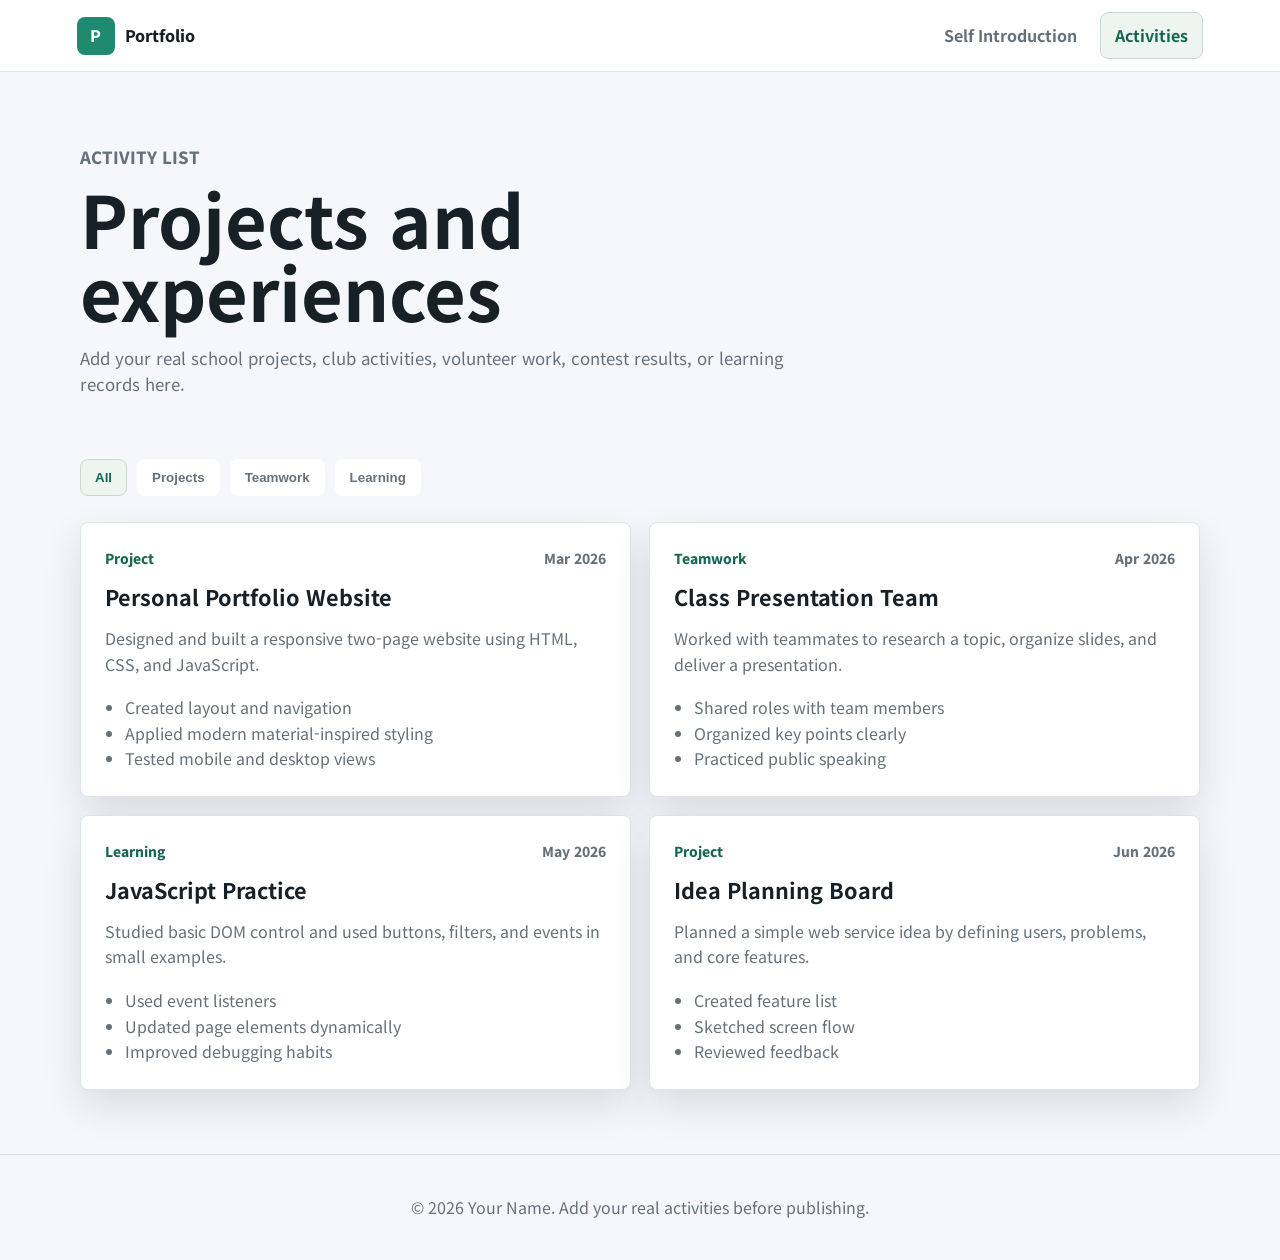
==== activities.html @ 09d5b65e "Add portfolio website" ====
<!DOCTYPE html>
<html lang="ko">
<head>
  <meta charset="UTF-8">
  <meta name="viewport" content="width=device-width, initial-scale=1.0">
  <title>Portfolio | Activities</title>
  <link rel="preconnect" href="https://fonts.googleapis.com">
  <link rel="preconnect" href="https://fonts.gstatic.com" crossorigin>
  <link href="https://fonts.googleapis.com/css2?family=Noto+Sans+KR:wght@400;500;700;800&display=swap" rel="stylesheet">
  <link rel="stylesheet" href="style.css">
</head>
<body>
  <header class="site-header">
    <a class="brand" href="index.html" aria-label="Portfolio home">
      <span class="brand-mark">P</span>
      <span>Portfolio</span>
    </a>
    <button class="nav-toggle" type="button" aria-label="Open navigation" aria-expanded="false">
      <span></span>
      <span></span>
      <span></span>
    </button>
    <nav class="site-nav" aria-label="Primary navigation">
      <a href="index.html">Self Introduction</a>
      <a class="active" href="activities.html">Activities</a>
    </nav>
  </header>

  <main>
    <section class="page-title">
      <p class="eyebrow">Activity List</p>
      <h1>Projects and experiences</h1>
      <p>
        Add your real school projects, club activities, volunteer work, contest results,
        or learning records here.
      </p>
    </section>

    <section class="activity-toolbar" aria-label="Activity filters">
      <button class="filter-button active" type="button" data-filter="all">All</button>
      <button class="filter-button" type="button" data-filter="project">Projects</button>
      <button class="filter-button" type="button" data-filter="team">Teamwork</button>
      <button class="filter-button" type="button" data-filter="learning">Learning</button>
    </section>

    <section class="activity-grid" aria-live="polite">
      <article class="activity-card" data-category="project">
        <div class="activity-meta">
          <span>Project</span>
          <time datetime="2026-03">Mar 2026</time>
        </div>
        <h2>Personal Portfolio Website</h2>
        <p>Designed and built a responsive two-page website using HTML, CSS, and JavaScript.</p>
        <ul>
          <li>Created layout and navigation</li>
          <li>Applied modern material-inspired styling</li>
          <li>Tested mobile and desktop views</li>
        </ul>
      </article>

      <article class="activity-card" data-category="team">
        <div class="activity-meta">
          <span>Teamwork</span>
          <time datetime="2026-04">Apr 2026</time>
        </div>
        <h2>Class Presentation Team</h2>
        <p>Worked with teammates to research a topic, organize slides, and deliver a presentation.</p>
        <ul>
          <li>Shared roles with team members</li>
          <li>Organized key points clearly</li>
          <li>Practiced public speaking</li>
        </ul>
      </article>

      <article class="activity-card" data-category="learning">
        <div class="activity-meta">
          <span>Learning</span>
          <time datetime="2026-05">May 2026</time>
        </div>
        <h2>JavaScript Practice</h2>
        <p>Studied basic DOM control and used buttons, filters, and events in small examples.</p>
        <ul>
          <li>Used event listeners</li>
          <li>Updated page elements dynamically</li>
          <li>Improved debugging habits</li>
        </ul>
      </article>

      <article class="activity-card" data-category="project">
        <div class="activity-meta">
          <span>Project</span>
          <time datetime="2026-06">Jun 2026</time>
        </div>
        <h2>Idea Planning Board</h2>
        <p>Planned a simple web service idea by defining users, problems, and core features.</p>
        <ul>
          <li>Created feature list</li>
          <li>Sketched screen flow</li>
          <li>Reviewed feedback</li>
        </ul>
      </article>
    </section>
  </main>

  <footer class="site-footer">
    <p>© 2026 Your Name. Add your real activities before publishing.</p>
  </footer>

  <script src="script.js"></script>
</body>
</html>
---- style.css ----
:root {
  --bg: #f6f7fb;
  --surface: #ffffff;
  --surface-strong: #eef5f1;
  --text: #172026;
  --muted: #65717a;
  --primary: #1f8a70;
  --primary-dark: #146651;
  --accent: #f5a524;
  --line: #dde4ea;
  --shadow: 0 16px 38px rgba(23, 32, 38, 0.12);
  --radius: 8px;
}

* {
  box-sizing: border-box;
}

body {
  margin: 0;
  font-family: "Noto Sans KR", Arial, sans-serif;
  background: var(--bg);
  color: var(--text);
  line-height: 1.6;
}

a {
  color: inherit;
  text-decoration: none;
}

.site-header {
  position: sticky;
  top: 0;
  z-index: 10;
  display: flex;
  align-items: center;
  justify-content: space-between;
  min-height: 72px;
  padding: 0 6vw;
  background: rgba(255, 255, 255, 0.92);
  border-bottom: 1px solid var(--line);
  backdrop-filter: blur(16px);
}

.brand,
.site-nav,
.hero-actions,
.activity-toolbar {
  display: flex;
  align-items: center;
}

.brand {
  gap: 10px;
  font-weight: 800;
  letter-spacing: 0;
}

.brand-mark {
  display: grid;
  place-items: center;
  width: 38px;
  height: 38px;
  border-radius: var(--radius);
  background: var(--primary);
  color: white;
}

.site-nav {
  gap: 8px;
}

.site-nav a,
.filter-button {
  border: 1px solid transparent;
  border-radius: var(--radius);
  padding: 10px 14px;
  color: var(--muted);
  font-weight: 700;
}

.site-nav a:hover,
.site-nav a.active,
.filter-button:hover,
.filter-button.active {
  background: var(--surface-strong);
  border-color: #c8dbd2;
  color: var(--primary-dark);
}

.nav-toggle {
  display: none;
  width: 42px;
  height: 42px;
  border: 1px solid var(--line);
  border-radius: var(--radius);
  background: var(--surface);
  cursor: pointer;
}

.nav-toggle span {
  display: block;
  width: 18px;
  height: 2px;
  margin: 4px auto;
  background: var(--text);
}

main {
  width: min(1120px, 88vw);
  margin: 0 auto;
}

.hero {
  display: grid;
  grid-template-columns: minmax(0, 1.35fr) minmax(280px, 0.65fr);
  gap: 32px;
  align-items: center;
  min-height: calc(100vh - 72px);
  padding: 56px 0;
}

.eyebrow {
  margin: 0 0 10px;
  color: var(--primary-dark);
  font-size: 0.82rem;
  font-weight: 800;
  text-transform: uppercase;
}

h1,
h2,
h3,
p {
  overflow-wrap: anywhere;
}

h1 {
  max-width: 820px;
  margin: 0;
  font-size: clamp(2.2rem, 8vw, 5.35rem);
  line-height: 1.02;
  letter-spacing: 0;
}

h2 {
  margin: 0;
  font-size: clamp(1.65rem, 3vw, 2.4rem);
  line-height: 1.15;
  letter-spacing: 0;
}

h3 {
  margin: 18px 0 8px;
  font-size: 1.1rem;
}

.hero-text,
.page-title p,
.muted {
  color: var(--muted);
  font-size: 1.05rem;
}

.hero-text {
  max-width: 680px;
  margin: 22px 0 0;
}

.hero-actions {
  flex-wrap: wrap;
  gap: 12px;
  margin-top: 30px;
}

.button {
  display: inline-flex;
  align-items: center;
  justify-content: center;
  min-height: 46px;
  border-radius: var(--radius);
  padding: 0 18px;
  font-weight: 800;
}

.button.primary {
  background: var(--primary);
  color: white;
  box-shadow: 0 10px 24px rgba(31, 138, 112, 0.28);
}

.button.secondary {
  background: var(--surface);
  border: 1px solid var(--line);
}

.profile-panel,
.value-card,
.activity-card {
  border: 1px solid var(--line);
  border-radius: var(--radius);
  background: var(--surface);
  box-shadow: var(--shadow);
}

.profile-panel {
  padding: 28px;
}

.avatar {
  display: grid;
  place-items: center;
  width: 86px;
  height: 86px;
  margin-bottom: 18px;
  border-radius: 50%;
  background: linear-gradient(135deg, var(--primary), var(--accent));
  color: white;
  font-size: 1.35rem;
  font-weight: 800;
}

.profile-panel p {
  color: var(--muted);
}

.profile-list {
  display: grid;
  gap: 14px;
  margin: 24px 0 0;
}

.profile-list div {
  padding-top: 14px;
  border-top: 1px solid var(--line);
}

.profile-list dt {
  color: var(--muted);
  font-size: 0.82rem;
  font-weight: 700;
}

.profile-list dd {
  margin: 4px 0 0;
  font-weight: 800;
}

.section {
  padding: 56px 0;
}

.section-heading {
  margin-bottom: 24px;
}

.value-grid {
  display: grid;
  grid-template-columns: repeat(3, minmax(0, 1fr));
  gap: 18px;
}

.value-card {
  padding: 24px;
}

.value-card p,
.activity-card p,
.activity-card li {
  color: var(--muted);
}

.icon-chip {
  display: inline-grid;
  place-items: center;
  width: 42px;
  height: 42px;
  border-radius: var(--radius);
  background: #fff1d6;
  color: #805400;
  font-weight: 800;
}

.split-section {
  display: grid;
  grid-template-columns: 0.9fr 1.1fr;
  gap: 28px;
  align-items: start;
}

.skill-list {
  display: flex;
  flex-wrap: wrap;
  gap: 12px;
}

.skill-list span {
  border: 1px solid var(--line);
  border-radius: var(--radius);
  background: var(--surface);
  padding: 12px 14px;
  font-weight: 800;
}

.page-title {
  padding: 72px 0 30px;
}

.page-title h1 {
  font-size: clamp(2.1rem, 7vw, 4.5rem);
}

.page-title p {
  max-width: 720px;
}

.activity-toolbar {
  flex-wrap: wrap;
  gap: 10px;
  margin: 14px 0 26px;
}

.filter-button {
  background: var(--surface);
  cursor: pointer;
}

.activity-grid {
  display: grid;
  grid-template-columns: repeat(2, minmax(0, 1fr));
  gap: 18px;
  padding-bottom: 64px;
}

.activity-card {
  padding: 24px;
}

.activity-card.is-hidden {
  display: none;
}

.activity-meta {
  display: flex;
  align-items: center;
  justify-content: space-between;
  gap: 12px;
  color: var(--muted);
  font-size: 0.86rem;
  font-weight: 800;
}

.activity-meta span {
  color: var(--primary-dark);
}

.activity-card h2 {
  margin-top: 16px;
  font-size: 1.35rem;
}

.activity-card ul {
  margin: 18px 0 0;
  padding-left: 20px;
}

.site-footer {
  border-top: 1px solid var(--line);
  padding: 24px 6vw;
  color: var(--muted);
  text-align: center;
}

@media (max-width: 780px) {
  .site-header {
    min-height: 66px;
  }

  .nav-toggle {
    display: block;
  }

  .site-nav {
    position: absolute;
    top: 66px;
    right: 6vw;
    left: 6vw;
    display: none;
    flex-direction: column;
    align-items: stretch;
    padding: 12px;
    border: 1px solid var(--line);
    border-radius: var(--radius);
    background: var(--surface);
    box-shadow: var(--shadow);
  }

  .site-nav.open {
    display: flex;
  }

  .hero,
  .split-section,
  .activity-grid,
  .value-grid {
    grid-template-columns: 1fr;
  }

  .hero {
    min-height: auto;
    padding: 42px 0;
  }

  .profile-panel,
  .value-card,
  .activity-card {
    box-shadow: 0 10px 26px rgba(23, 32, 38, 0.09);
  }
}
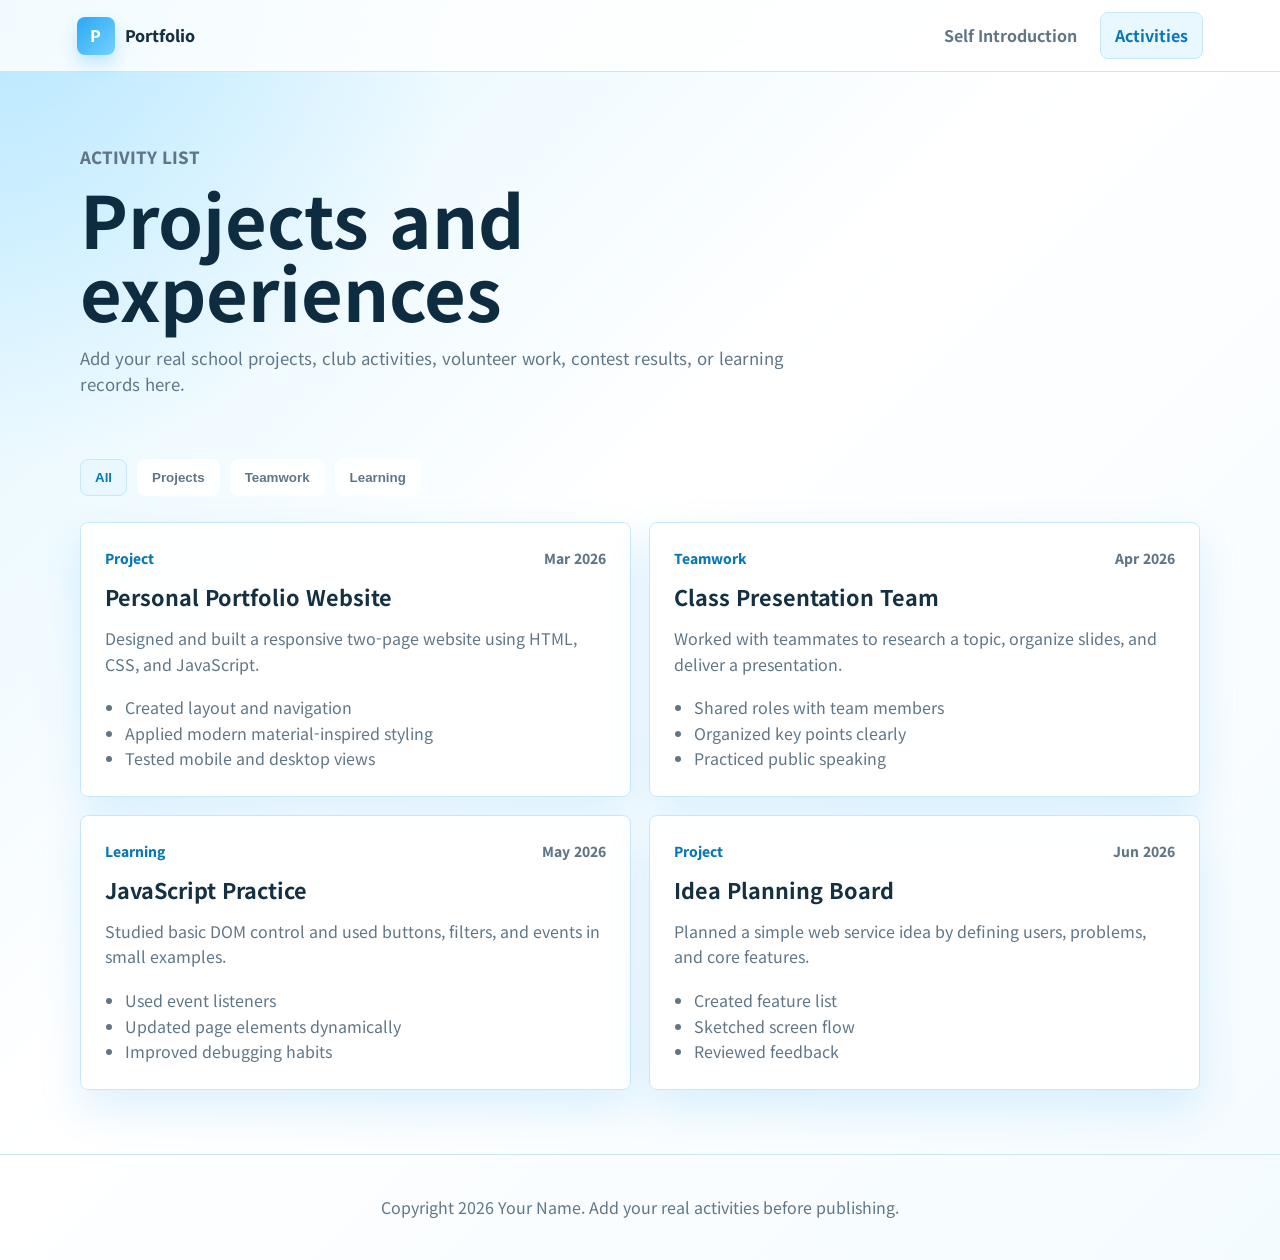
==== commit 8d727681: "Update portfolio visual theme" ====
--- a/activities.html
+++ b/activities.html
@@ -103,7 +103,7 @@
   </main>
 
   <footer class="site-footer">
-    <p>© 2026 Your Name. Add your real activities before publishing.</p>
+    <p>Copyright 2026 Your Name. Add your real activities before publishing.</p>
   </footer>
 
   <script src="script.js"></script>
--- a/style.css
+++ b/style.css
@@ -1,14 +1,15 @@
 :root {
-  --bg: #f6f7fb;
+  --bg: #f4fbff;
   --surface: #ffffff;
-  --surface-strong: #eef5f1;
-  --text: #172026;
-  --muted: #65717a;
-  --primary: #1f8a70;
-  --primary-dark: #146651;
-  --accent: #f5a524;
-  --line: #dde4ea;
-  --shadow: 0 16px 38px rgba(23, 32, 38, 0.12);
+  --surface-strong: #e9f7ff;
+  --text: #143042;
+  --muted: #607687;
+  --primary: #2aa8f2;
+  --primary-dark: #0877b8;
+  --accent: #bceaff;
+  --accent-strong: #74d1ff;
+  --line: #c9e8f7;
+  --shadow: 0 18px 42px rgba(42, 168, 242, 0.16);
   --radius: 8px;
 }
 
@@ -19,7 +20,9 @@
 body {
   margin: 0;
   font-family: "Noto Sans KR", Arial, sans-serif;
-  background: var(--bg);
+  background:
+    radial-gradient(circle at top left, rgba(116, 209, 255, 0.38), transparent 36vw),
+    linear-gradient(135deg, #dff5ff 0%, #ffffff 44%, #f4fbff 100%);
   color: var(--text);
   line-height: 1.6;
 }
@@ -38,7 +41,7 @@
   justify-content: space-between;
   min-height: 72px;
   padding: 0 6vw;
-  background: rgba(255, 255, 255, 0.92);
+  background: rgba(255, 255, 255, 0.82);
   border-bottom: 1px solid var(--line);
   backdrop-filter: blur(16px);
 }
@@ -63,8 +66,9 @@
   width: 38px;
   height: 38px;
   border-radius: var(--radius);
-  background: var(--primary);
+  background: linear-gradient(135deg, var(--primary), var(--accent-strong));
   color: white;
+  box-shadow: 0 8px 18px rgba(42, 168, 242, 0.28);
 }
 
 .site-nav {
@@ -85,7 +89,7 @@
 .filter-button:hover,
 .filter-button.active {
   background: var(--surface-strong);
-  border-color: #c8dbd2;
+  border-color: var(--line);
   color: var(--primary-dark);
 }
 
@@ -121,6 +125,16 @@
   padding: 56px 0;
 }
 
+.hero::before {
+  content: "";
+  position: fixed;
+  inset: 72px 0 auto 0;
+  height: 36vh;
+  pointer-events: none;
+  background: linear-gradient(180deg, rgba(188, 234, 255, 0.38), transparent);
+  z-index: -1;
+}
+
 .eyebrow {
   margin: 0 0 10px;
   color: var(--primary-dark);
@@ -142,6 +156,7 @@
   font-size: clamp(2.2rem, 8vw, 5.35rem);
   line-height: 1.02;
   letter-spacing: 0;
+  color: #0e2c40;
 }
 
 h2 {
@@ -185,13 +200,13 @@
 }
 
 .button.primary {
-  background: var(--primary);
+  background: linear-gradient(135deg, var(--primary), #6fd3ff);
   color: white;
-  box-shadow: 0 10px 24px rgba(31, 138, 112, 0.28);
+  box-shadow: 0 12px 26px rgba(42, 168, 242, 0.32);
 }
 
 .button.secondary {
-  background: var(--surface);
+  background: rgba(255, 255, 255, 0.88);
   border: 1px solid var(--line);
 }
 
@@ -200,8 +215,9 @@
 .activity-card {
   border: 1px solid var(--line);
   border-radius: var(--radius);
-  background: var(--surface);
+  background: rgba(255, 255, 255, 0.9);
   box-shadow: var(--shadow);
+  backdrop-filter: blur(10px);
 }
 
 .profile-panel {
@@ -215,7 +231,7 @@
   height: 86px;
   margin-bottom: 18px;
   border-radius: 50%;
-  background: linear-gradient(135deg, var(--primary), var(--accent));
+  background: linear-gradient(135deg, var(--primary), var(--accent-strong));
   color: white;
   font-size: 1.35rem;
   font-weight: 800;
@@ -277,8 +293,9 @@
   width: 42px;
   height: 42px;
   border-radius: var(--radius);
-  background: #fff1d6;
-  color: #805400;
+  background: linear-gradient(135deg, #dff5ff, #ffffff);
+  border: 1px solid var(--line);
+  color: var(--primary-dark);
   font-weight: 800;
 }
 
@@ -298,9 +315,10 @@
 .skill-list span {
   border: 1px solid var(--line);
   border-radius: var(--radius);
-  background: var(--surface);
+  background: rgba(255, 255, 255, 0.88);
   padding: 12px 14px;
   font-weight: 800;
+  box-shadow: 0 8px 18px rgba(42, 168, 242, 0.1);
 }
 
 .page-title {
@@ -322,7 +340,7 @@
 }
 
 .filter-button {
-  background: var(--surface);
+  background: rgba(255, 255, 255, 0.9);
   cursor: pointer;
 }
 
